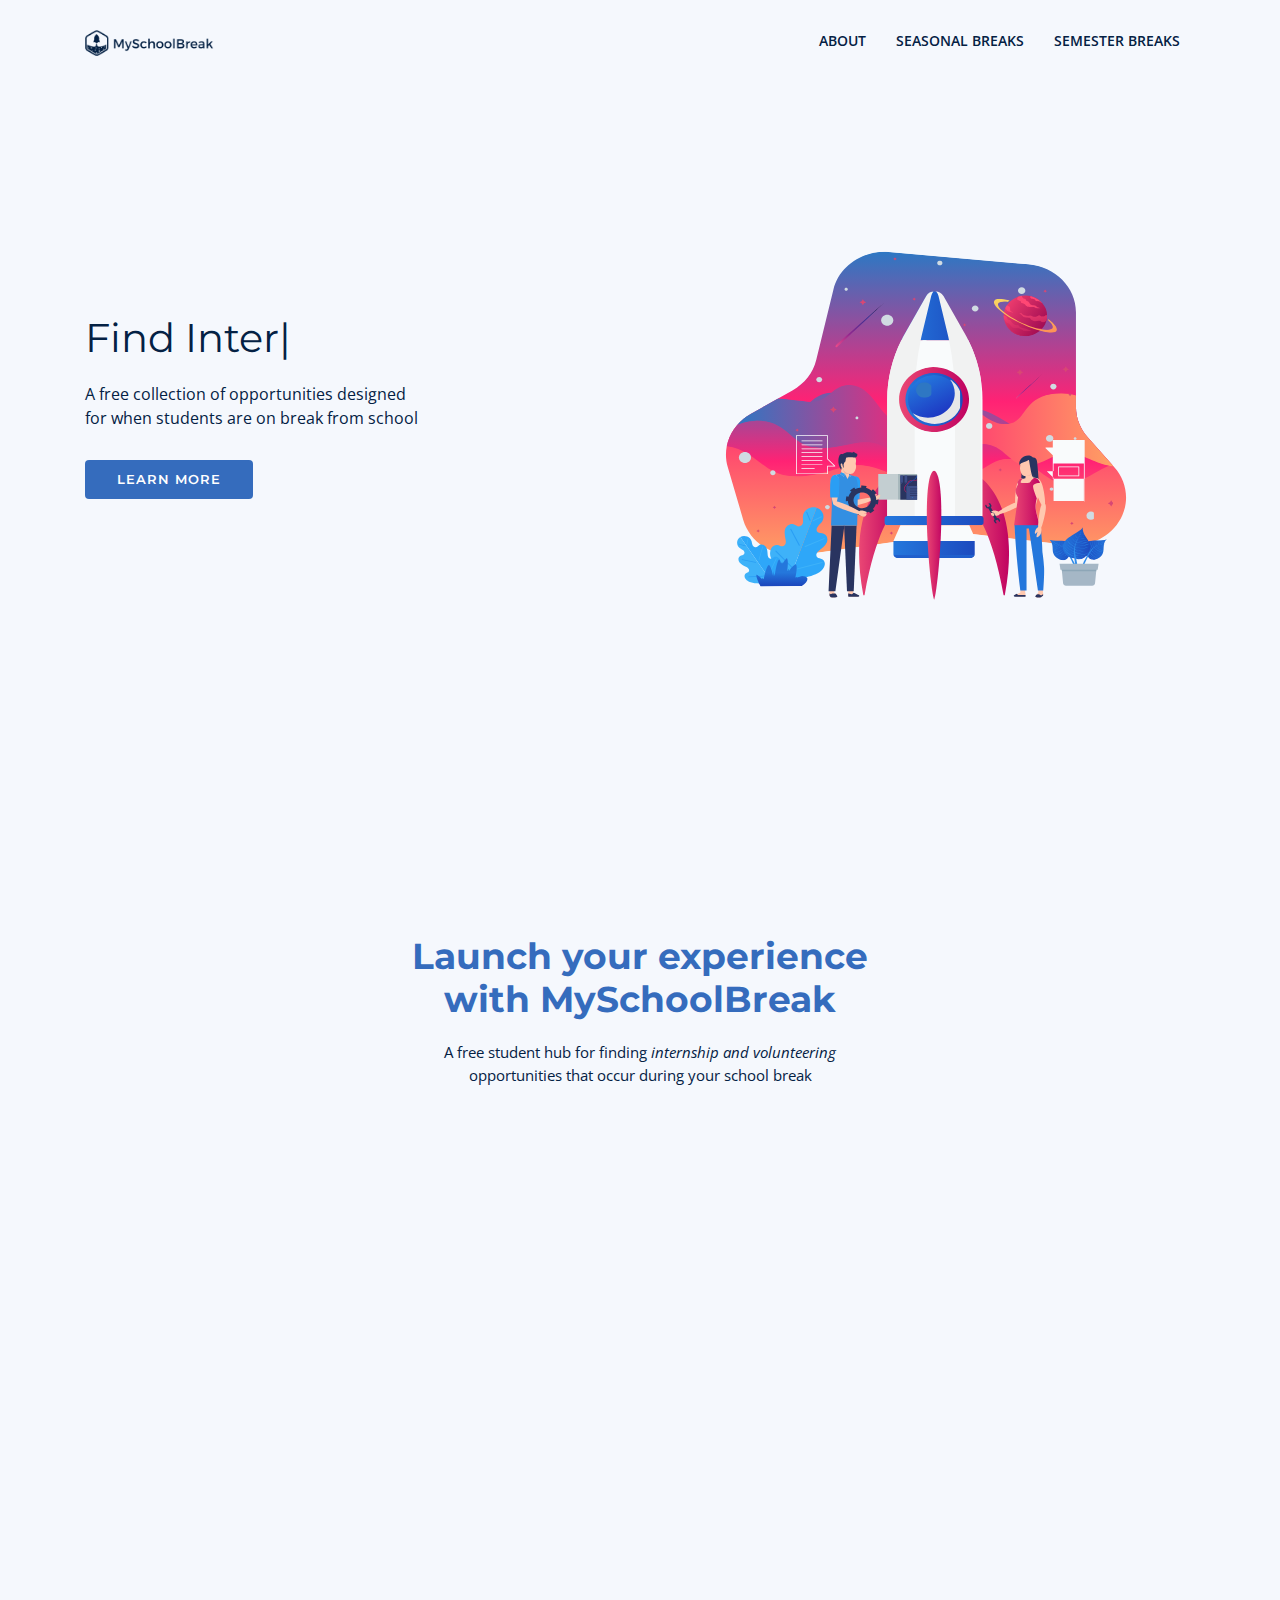
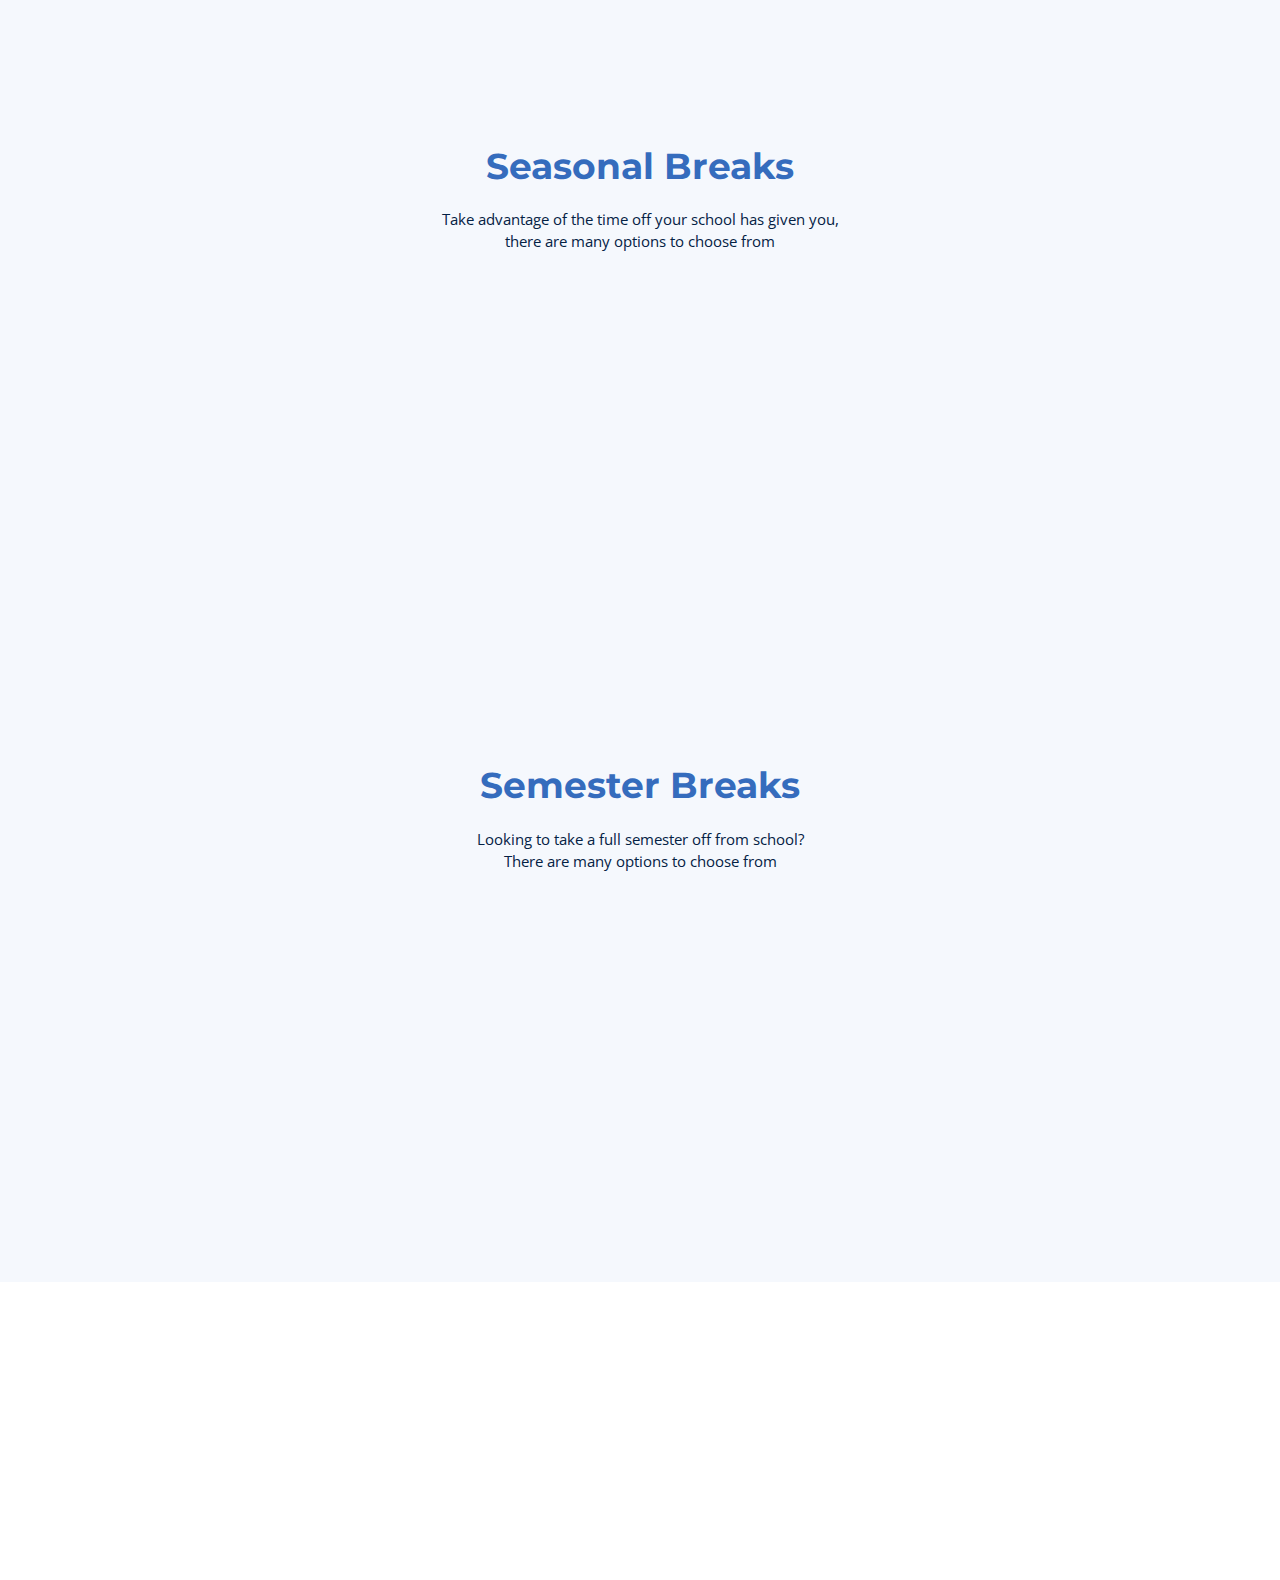
==== index.html @ d90e0828 "Update index.html" ====
<!DOCTYPE html>
<html prefix="og: http://ogp.me/ns#" lang="en">
<head>
  <meta charset="utf-8">
  <title>MySchoolBreak</title>
  <meta content="width=device-width, initial-scale=1.0" name="viewport">
  <meta content="" name="keywords">
  <meta content="" name="description">

 <meta property="og:title" content="MySchoolBreak" />
    <meta property="og:description" content="Internship and Volunteering Oppoertunities for Students" />
    <meta property="og:url" content="https://myschoolbreak.com/" />
    <meta property="og:image" content="https://myschoolbreak.com/img/logo.png" />
    <meta property="og:type" content="website" /> 
  
  <!-- Favicons -->
  <link href="img/favicon1.png" rel="icon">
  <link href="img/apple-touch-icon1.png" rel="apple-touch-icon">

  <!-- Google Fonts -->
  <link href="https://fonts.googleapis.com/css?family=Open+Sans:300,300i,400,400i,500,600,700,700i|Montserrat:300,400,500,600,700" rel="stylesheet">

  <!-- Bootstrap CSS File -->
  <link href="lib/bootstrap/css/bootstrap.min.css" rel="stylesheet">
<link href="lib/bootstrap/css/bootstrap.css" rel="stylesheet">
  <!-- Libraries CSS Files -->
  <link href="lib/font-awesome/css/font-awesome.min.css" rel="stylesheet">
  <link href="lib/animate/animate.min.css" rel="stylesheet">
  <link href="lib/ionicons/css/ionicons.min.css" rel="stylesheet">
  <link href="lib/owlcarousel/assets/owl.carousel.min.css" rel="stylesheet">
  <link href="lib/lightbox/css/lightbox.min.css" rel="stylesheet">

  <link rel="stylesheet" type="text/css" href="slick/slick.css"/>
  <link rel="stylesheet" type="text/css" href="slick/slick-theme.css"/>

  <link rel="stylesheet" href="/path/to/slick.css">
  <link rel="stylesheet" href="/path/to/slick-theme.css">

  <!-- Main Stylesheet File -->
  <link href="css/style.css" rel="stylesheet">

  <!-- =======================================================
    Theme Name: Rapid
    Theme URL: https://bootstrapmade.com/rapid-multipurpose-bootstrap-business-template/
    Author: BootstrapMade.com
    License: https://bootstrapmade.com/license/
  ======================================================= -->
  <style type="text/css">

.image-box {
 position: relative;
 margin: auto;
 overflow: hidden;
 width: 785px;
}
.image-box img {
 max-width: 100%;
 transition: all 0.3s;
 display: block;
 width: 100%;
 height: auto;
 transform: scale(1);
}

.image-box:hover img {
 transform: scale(1.1);
}



   </style>


   <style type="text/css">

   .image-box3 {
   position: relative;
   margin: auto;
   overflow: hidden;
   width: 785px;
   padding-top: 30px;
  padding-bottom: 30px;
   }
   .image-box3 img {
   max-width: 80%;
   transition: all 0.3s;
   display: block;
   width: 100%;
   height: auto;
   transform: scale(1);
   }

   .image-box3:hover img {
   transform: scale(1.1);
   }



    </style>















</head>

<body>
  <!--==========================
  Header
  ============================-->
  <header id="header">



    <div class="container">

      <div class="logo float-left">
        <!-- Uncomment below if you prefer to use an image logo -->
        <a href="#intro" class="scrollto"><img src="img/logo.png" alt="" class="img-fluid"
          style= "margin-top: 10px;"  ></a>
        <!-- <a href="#header" class="scrollto"><img src="img/logo.png" alt="" class="img-fluid"></a> -->
      </div>

      <nav class="main-nav float-right d-none d-lg-block">
        <ul>
          <li><a href="#about">About</a></li>
          <li><a href="#services">Seasonal Breaks</a></li>
          <li><a href="#services1">Semester Breaks</a></li>


            </ul>
          </li>

        </ul>
      </nav><!-- .main-nav -->

    </div>
  </header><!-- #header -->

  <!--==========================
    Intro Section
  ============================-->
  <section id="intro" class="clearfix">
    <div class="container d-flex h-100">
      <div class="row justify-content-center align-self-center">
        <div class="col-md-6 intro-info order-md-first order-last">
          <h1>Find <span class="typed"></span></h1>
          <p>A free collection of opportunities designed <br> for when students are on break from school</p>
          <div>
            <a href="#about" class="btn-get-started scrollto">Learn More</a>
          </div>
        </div>

        <div class="col-md-6 intro-img order-md-last order-first image-box">
          <img src="img/intro-img.svg" alt="" class="img-fluid">
        </div>
      </div>

    </div>
  </section><!-- #intro -->

  <section id="about" class="section-bg">
        <div class="container">

          <header class="section-header">
            <h3>Launch your experience <br> with MySchoolBreak</h3>
            <p>A free student hub for finding <em> internship and volunteering </em>
  <br> opportunities that occur during your school break</p>
          </header>

          <div class="row">

            <div class="col-md-6 col-lg-4 wow bounceInUp" data-wow-duration="1.4s" style="visibility: visible; animation-duration: 1.4s; animation-name: bounceInUp;">

            </div>

            <div class="col-md-6 col-lg-4 wow bounceInUp" data-wow-duration="1.4s" style="visibility: visible; animation-duration: 1.4s; animation-name: bounceInUp;">

            </div>

            <div class="col-md-6 col-lg-4 wow bounceInUp" data-wow-delay="0.1s" data-wow-duration="1.4s" style="visibility: visible; animation-duration: 1.4s; animation-delay: 0.1s; animation-name: bounceInUp;">


            </div>
            <div class="col-md-6 col-lg-4 wow bounceInUp" data-wow-delay="0.1s" data-wow-duration="1.4s" style="visibility: visible; animation-duration: 1.4s; animation-delay: 0.1s; animation-name: bounceInUp;">

            </div>

            <div class="col-md-6 col-lg-4 wow bounceInUp" data-wow-delay="0.2s" data-wow-duration="1.4s" style="visibility: visible; animation-duration: 1.4s; animation-delay: 0.2s; animation-name: bounceInUp;">

            </div>

            <div class="col-md-6 col-lg-4 wow bounceInUp" data-wow-delay="0.2s" data-wow-duration="1.4s" style="visibility: visible; animation-duration: 1.4s; animation-delay: 0.2s; animation-name: bounceInUp;">

            </div>

          </div>

        </div>
      </section>

      <section >
              <div class="container">

                <div class="row feature-item">
                  <div class="col-lg-6 wow fadeInUp smaller image-box3" style="visibility: visible; animation-name: fadeInUp;">
                    <img src="img/features-1.svg" class="img-fluid " alt="">
                  </div>
                  <div class="col-lg-6 wow fadeInUp pt-5 pt-lg-0" style="visibility: visible; animation-name: fadeInUp;">
                    <h4><br>How the platform works</h4>
                    <p>Take advantage of your time off from school with <br> the best student opportunities all in one place.</p>
                    <p>The platform has curated lists of internship and volunteering opportunities that occur during:   </p><ul> <li>Summer Break</li> <li>Winter Break</li> <li>Spring Break</li> <li>Fall Semester</li><li>Spring Semester</li>


      <p></p></ul>
                  </div>
                </div>



                </div>


            </section>


            <section id="services" class="section-bg">
                  <div class="container">
<br> <br> <br>
                    <header class="section-header">
                      <h3>Seasonal Breaks</h3>
                      <p>Take advantage of the time off your school has given you, <br> there are many options to choose from</p>
                    </header>

                    <div class="row">

                      <div class="col-md-6 col-lg-4 wow bounceInUp" data-wow-duration="1.4s" style="visibility: visible; animation-duration: 1.4s; animation-name: bounceInUp;">
                        <div class="box">
                          <div class="icon" style="background: #fceef3;"><i class="ion-ios-analytics-outline" style="color: #ff689b;"></i></div>
                          <h4 class="title"><a>Spring Break</a></h4>
                          <p class="description">Cancun, Phuket, maybe Cali for the sun? How about an alternative option?</p>

<br>
 <a href="spring_break_volunteer.html">    <button type="button" class="btn btn-info">Volunteer</button> </a>


                        </div>
                      </div>

                      <div class="col-md-6 col-lg-4 wow bounceInUp" data-wow-duration="1.4s" style="visibility: visible; animation-duration: 1.4s; animation-name: bounceInUp;">
                        <div class="box">
                          <div class="icon" style="background: #fff0da;"><i class="ion-ios-bookmarks-outline" style="color: #e98e06;"></i></div>
                          <h4 class="title"><a>Summer Break</a></h4>
                          <p class="description">The goldmine of opportunity, good old Summer. Take advantage of it</p>
<a href="summer_break_intern.html">   <br> <button type="button" class="btn btn-dark" style="
    margin-right: 10px;
    border-right-width: 13px;
    margin-left: 10px;
    border-left-width: 13px;
"      >Intern</button></a>


<a href="summer_break_volunteer.html">     <button type="button" class="btn btn-info"

 >Volunteer</button></a>


                        </div>
                      </div>

                      <div class="col-md-6 col-lg-4 wow bounceInUp" data-wow-delay="0.1s" data-wow-duration="1.4s" style="visibility: visible; animation-duration: 1.4s; animation-delay: 0.1s; animation-name: bounceInUp;">
                        <div class="box">
                          <div class="icon" style="background: #e6fdfc;"><i class="ion-ios-paper-outline" style="color: #3fcdc7;"></i></div>
                          <h4 class="title"><a>Winter Break</a></h4>
                          <p class="description">Skiing and Snowboarding are fun. But, did you know there are more options?</p>

<br> <a href="winter_break_volunteer.html"><button type="button" class="btn btn-info">Volunteer</button></a>

                        </div>

                      </div>






                    </div>

                  </div>
                </section>

                <section id="services1" class="section-bg">
          <div class="container">
<br> <br> <br>
            <header class="section-header">
              <h3>Semester Breaks</h3>
              <p>Looking to take a full semester off from school? <br> There are many options to choose from</p>
            </header>

            <div class="row">

              <div class="col-md-6 col-lg-4 wow bounceInUp" data-wow-duration="1.4s" style="visibility: visible; animation-duration: 1.4s; animation-name: bounceInUp;">
                <div class="box">
                  <div class="icon" style="background: #fceef3;"><i class="ion-ios-analytics-outline" style="color: #ff689b;"></i></div>
                  <h4 class="title"><a>Fall Semester</a></h4>
                  <p class="description">Fresh off of a summer adventure, more opportunities are around the corner</p>
                  <a href="fall_semester_intern.html">   <br> <button type="button" class="btn btn-dark" style="
    margin-left: 10px;
    border-left-width: 13px;
    margin-right: 10px;
    border-right-width: 13px;
"    >Intern</button> </a>
                  <a href="fall_semester_volunteer.html"><button type="button" class="btn btn-info"  >Volunteer</button></a>


                </div>
              </div>

              <div class="col-md-6 col-lg-4 wow bounceInUp" data-wow-duration="1.4s" style="visibility: visible; animation-duration: 1.4s; animation-name: bounceInUp;">

              </div>

              <div class="col-md-6 col-lg-4 wow bounceInUp" data-wow-delay="0.1s" data-wow-duration="1.4s" style="visibility: visible; animation-duration: 1.4s; animation-delay: 0.1s; animation-name: bounceInUp;">
                <div class="box">
                  <div class="icon" style="background: #e6fdfc;"><i class="ion-ios-paper-outline" style="color: #3fcdc7;"></i></div>
                  <h4 class="title"><a>Spring Semester</a></h4>
                  <p class="description">Thinking about coming back to school after Winter Break? Think again</p>
                <a href="spring_semester_intern.html">  <br> <button type="button" class="btn btn-dark" style="
    margin-left: 10px;
    border-left-width: 13px;
    margin-right: 10px;
    border-right-width: 13px;
" >Intern</button></a>
                  <a href="spring_semester_volunteer.html"><button type="button" class="btn btn-info"   >Volunteer</button></a>




                </div>

              </div>






            </div>

          </div>
        </section>


        <section id="why-us" class="wow fadeIn" style="visibility: visible; animation-name: fadeIn;">
              <div class="container-fluid">

                <header class="section-header">






                </header>














  <!--==========================
    Footer
  ============================-->
  <footer id="footer" class="section-bg">


    <div class="container">
      <div class="copyright">
        &copy; Copyright <strong>MySchoolBreak</strong>. All Rights Reserved
      </div>
      <div class="credits">
        <!--
          All the links in the footer should remain intact.
          You can delete the links only if you purchased the pro version.
          Licensing information: https://bootstrapmade.com/license/
          Purchase the pro version with working PHP/AJAX contact form: https://bootstrapmade.com/buy/?theme=Rapid
        -->
        Designed by <a><b>Colin Snyder</b></a>
      </div>
    </div>
  </footer><!-- #footer -->

  <a href="#" class="back-to-top"><i class="fa fa-chevron-up"></i></a>
  <!-- Uncomment below i you want to use a preloader -->
  <!-- <div id="preloader"></div> -->

  <!-- JavaScript Libraries -->
  <script src="lib/jquery/jquery.min.js"></script>
  <script src="lib/jquery/jquery-migrate.min.js"></script>
  <script src="lib/bootstrap/js/bootstrap.bundle.min.js"></script>
  <script src="lib/easing/easing.min.js"></script>
  <script src="lib/mobile-nav/mobile-nav.js"></script>
  <script src="lib/wow/wow.min.js"></script>
  <script src="lib/waypoints/waypoints.min.js"></script>
  <script src="lib/counterup/counterup.min.js"></script>
  <script src="lib/owlcarousel/owl.carousel.min.js"></script>
  <script src="lib/isotope/isotope.pkgd.min.js"></script>
  <script src="lib/lightbox/js/lightbox.min.js"></script>
  <script src="lib/typed/typed.js"></script>
  <script src="lib/magnific-popup/magnific-popup.min.js"></script>
  <!-- Contact Form JavaScript File -->
  <script src="contactform/contactform.js"></script>

  <!-- Template Main Javascript File -->

<script src="js/main.js"></script>









</body>
</html>
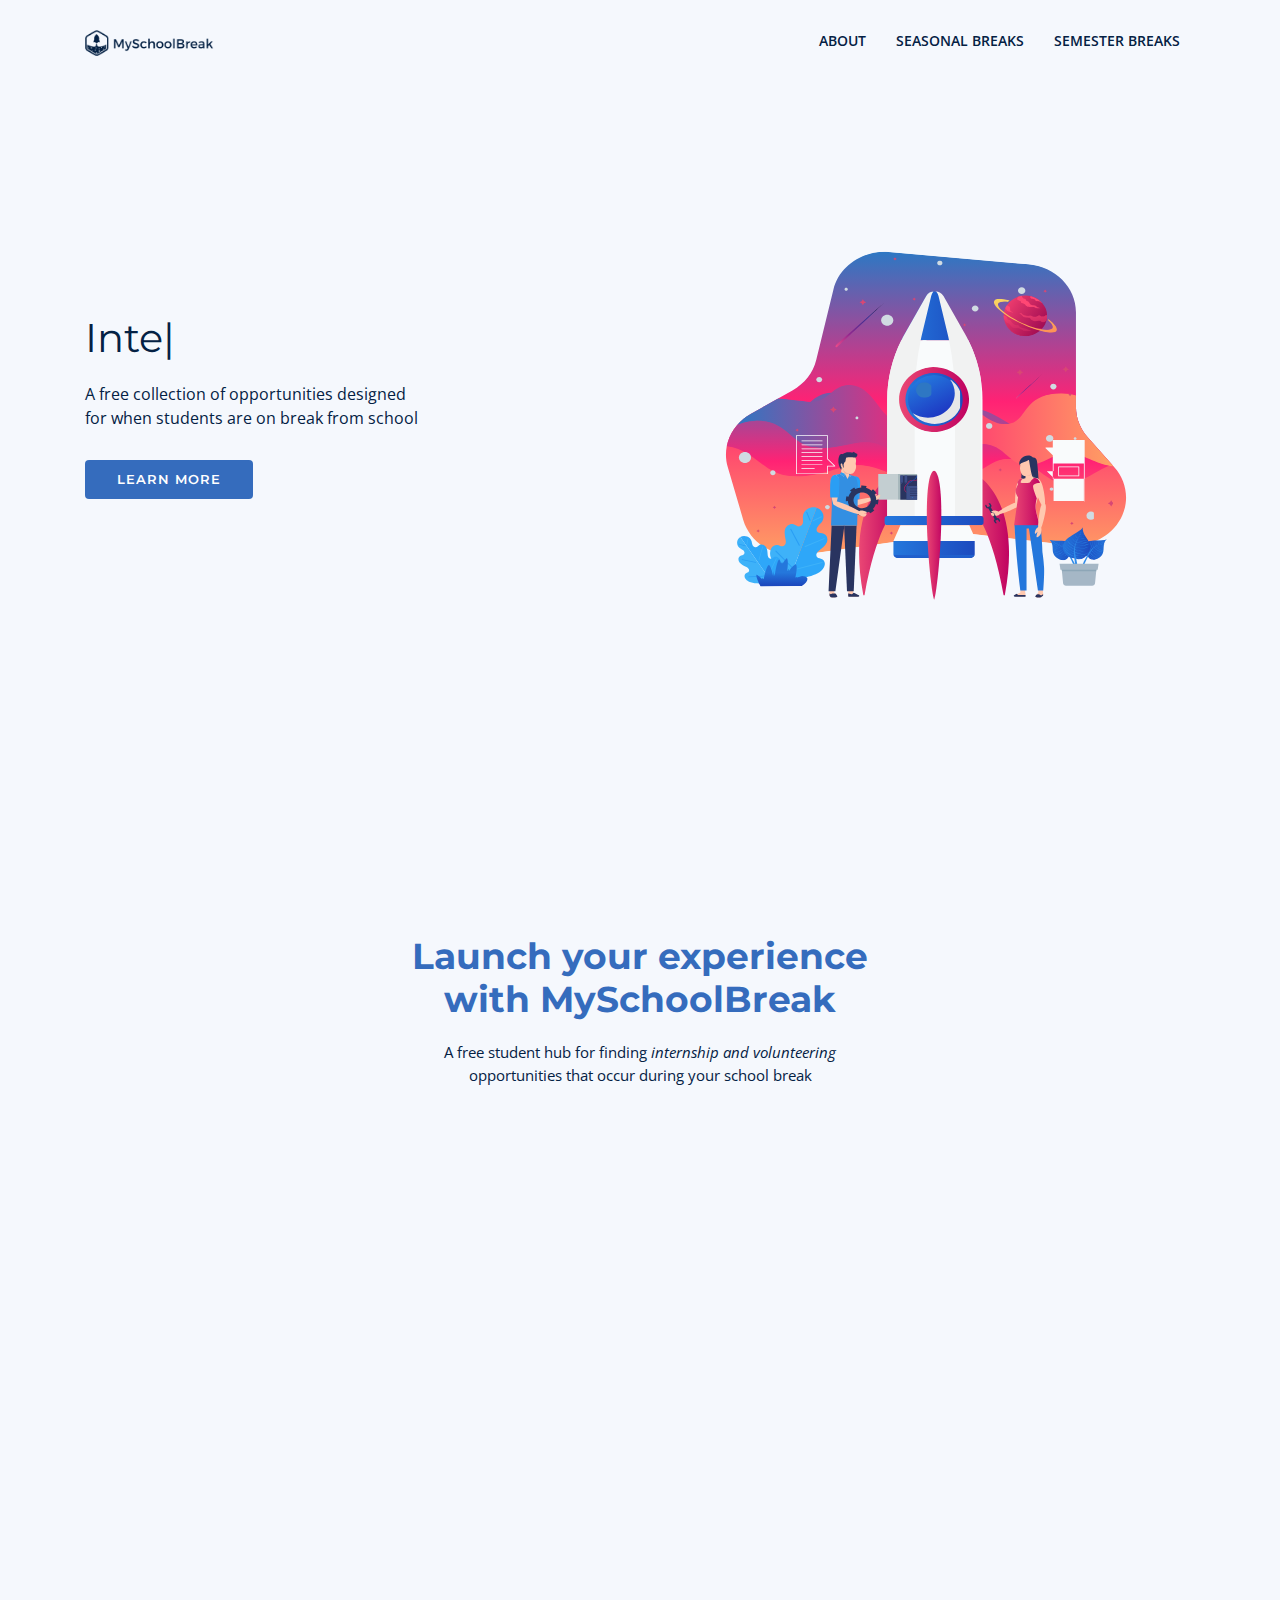
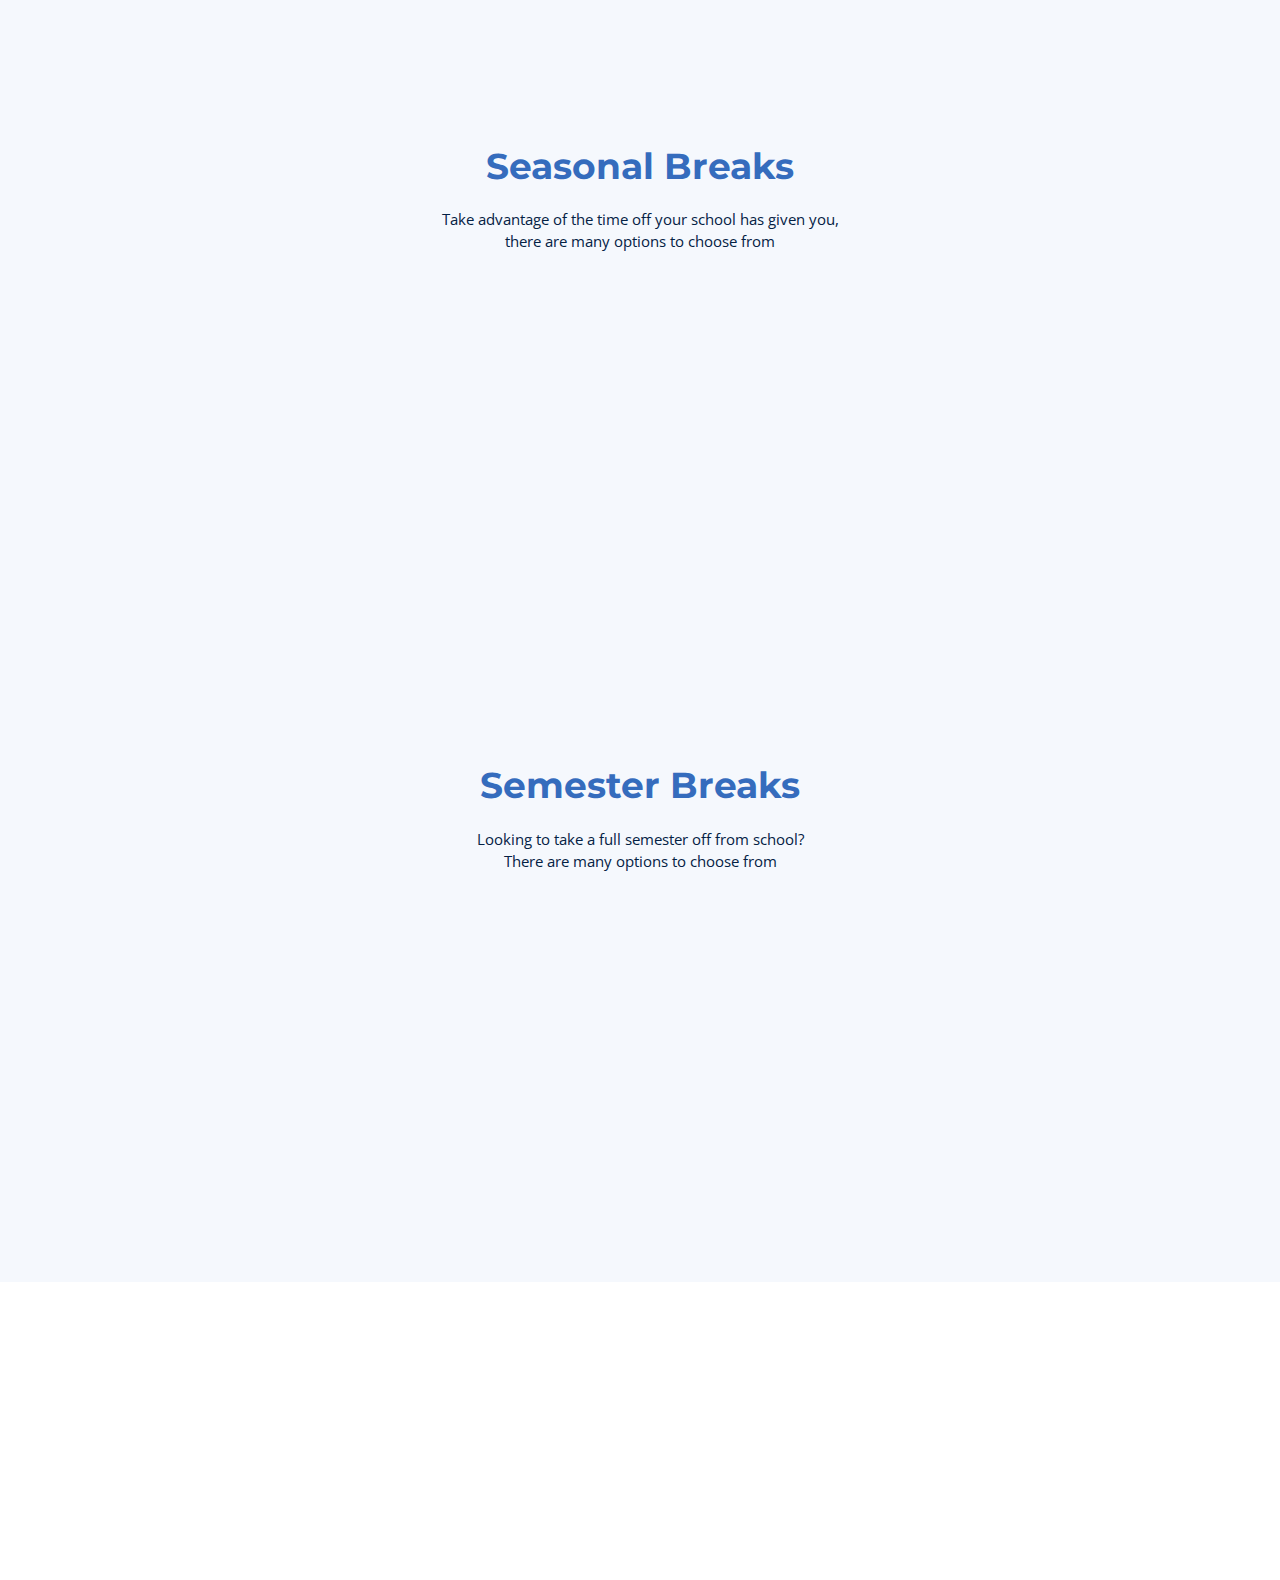
==== commit 84e3ce6e: "Update index.html" ====
--- a/index.html
+++ b/index.html
@@ -1,17 +1,20 @@
 <!DOCTYPE html>
-<html prefix="og: http://ogp.me/ns#" lang="en">
+<html lang="en">
 <head>
-  <meta charset="utf-8">
-  <title>MySchoolBreak</title>
-  <meta content="width=device-width, initial-scale=1.0" name="viewport">
-  <meta content="" name="keywords">
-  <meta content="" name="description">
-
- <meta property="og:title" content="MySchoolBreak" />
-    <meta property="og:description" content="Internship and Volunteering Oppoertunities for Students" />
-    <meta property="og:url" content="https://myschoolbreak.com/" />
-    <meta property="og:image" content="https://myschoolbreak.com/img/logo.png" />
-    <meta property="og:type" content="website" /> 
+
+   <title>MySchoolBreak</title>
+
+   <meta name="viewport" content="width=device-width, initial-scale=1.0">
+   
+ <meta nes property="og:title" content="MySchoolBreak" />
+    <meta nes property="og:description" content="Internship and Volunteering Opportunities for Students" />
+   <meta nes property="og:type" content="website" /> 
+     <meta nes property="og:image" content="https://i.ibb.co/4gKM0Hh/Untitled-design.jpg" " />
+   <meta nes property="og:url" content="https://myschoolbreak.com/" />
+   
+    
+  
+   
   
   <!-- Favicons -->
   <link href="img/favicon1.png" rel="icon">
@@ -154,7 +157,7 @@
     <div class="container d-flex h-100">
       <div class="row justify-content-center align-self-center">
         <div class="col-md-6 intro-info order-md-first order-last">
-          <h1>Find <span class="typed"></span></h1>
+          <h1><span class="typed"></span></h1>
           <p>A free collection of opportunities designed <br> for when students are on break from school</p>
           <div>
             <a href="#about" class="btn-get-started scrollto">Learn More</a>
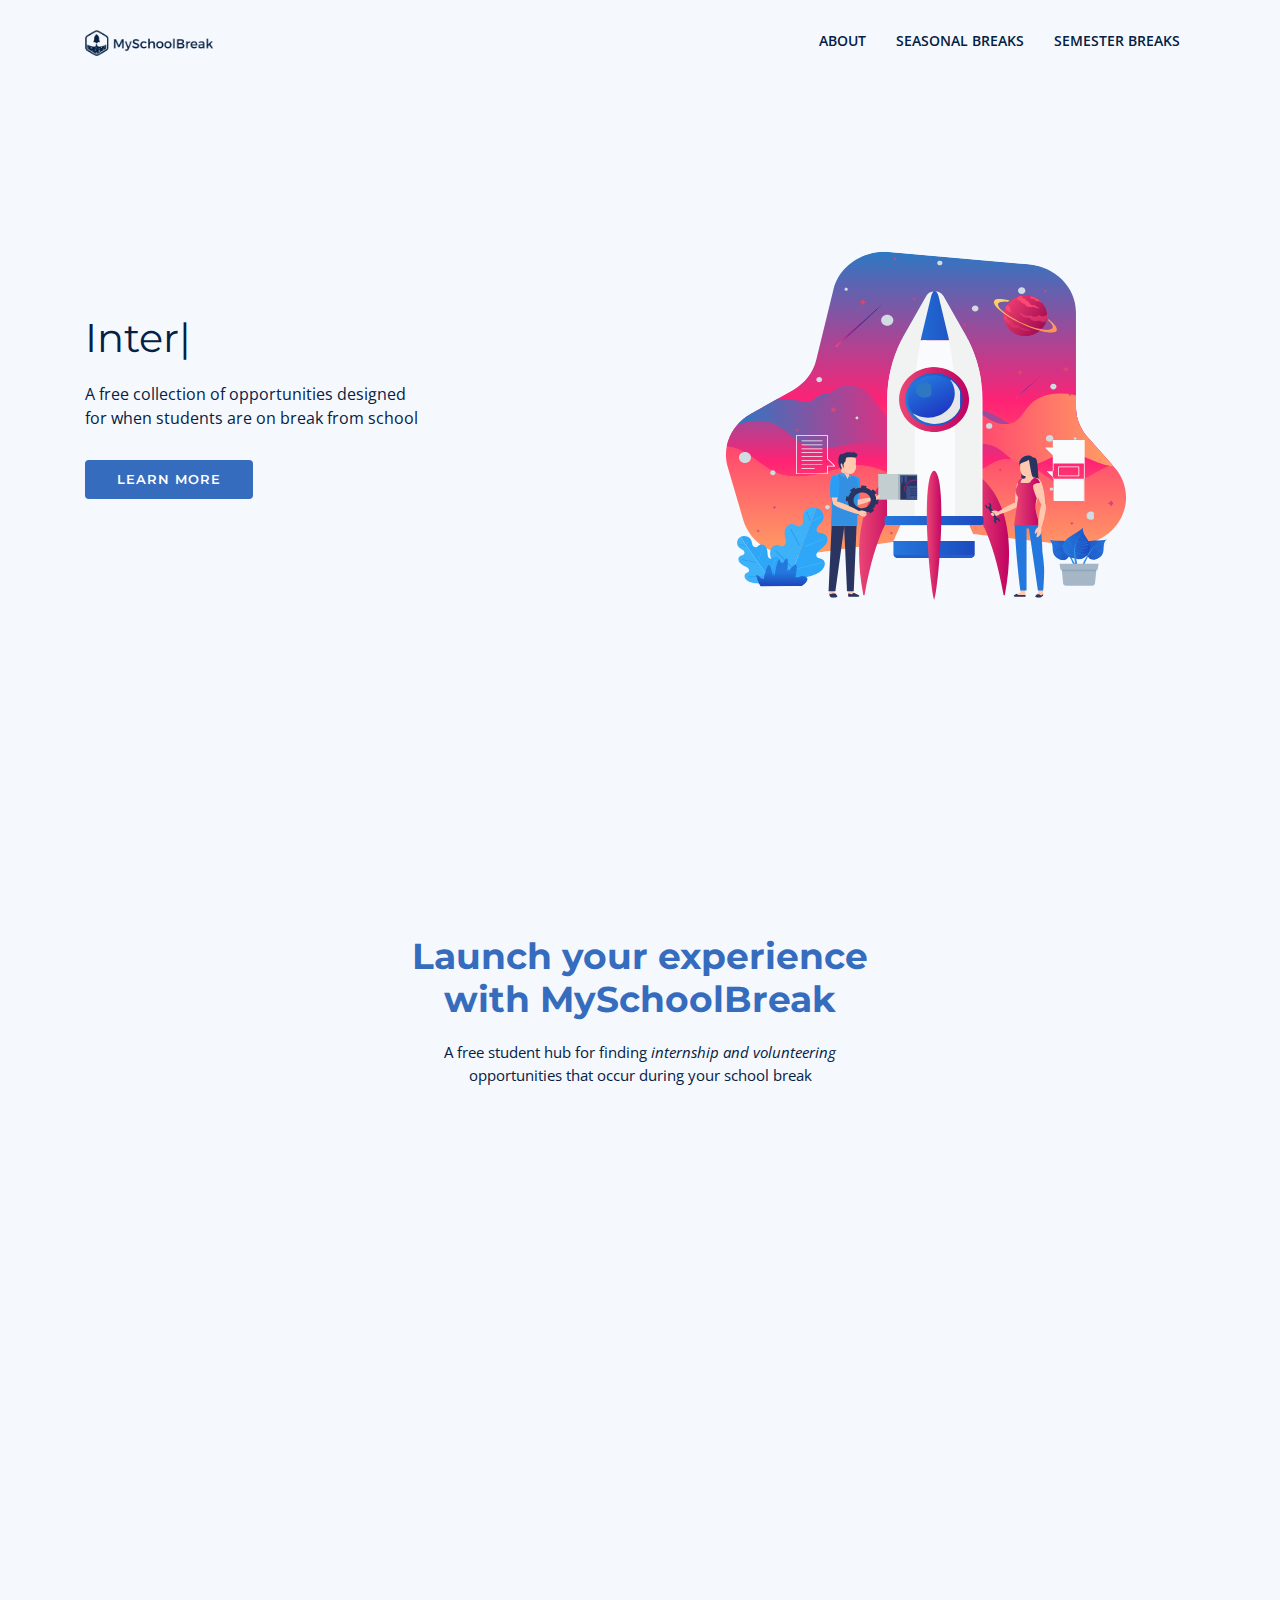
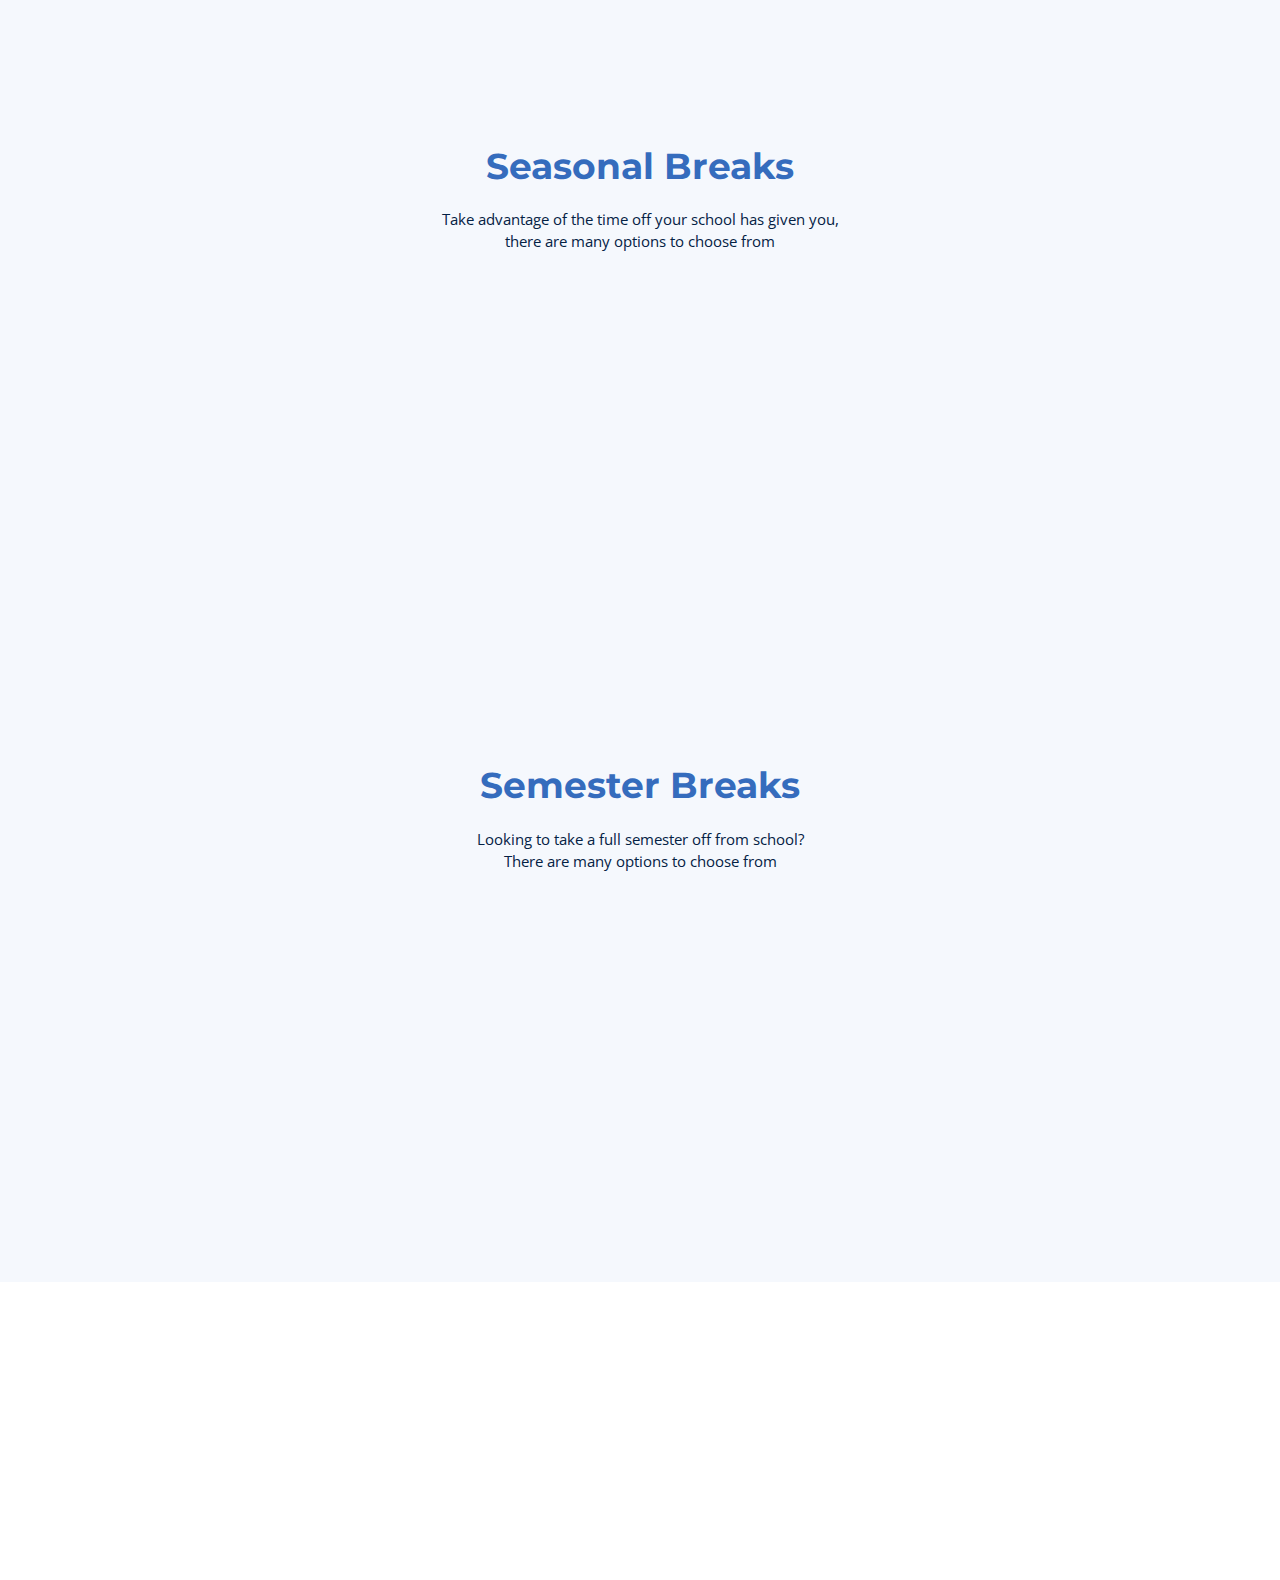
==== commit 085d4ecc: "Update index.html" ====
--- a/index.html
+++ b/index.html
@@ -2,6 +2,25 @@
 <html lang="en">
 <head>
 
+   <!-- Global site tag (gtag.js) - Google Analytics -->
+<script async src="https://www.googletagmanager.com/gtag/js?id=UA-153533708-1"></script>
+<script>
+  window.dataLayer = window.dataLayer || [];
+  function gtag(){dataLayer.push(arguments);}
+  gtag('js', new Date());
+
+  gtag('config', 'UA-153533708-1');
+</script>
+
+   <!-- Google Tag Manager -->
+<script>(function(w,d,s,l,i){w[l]=w[l]||[];w[l].push({'gtm.start':
+new Date().getTime(),event:'gtm.js'});var f=d.getElementsByTagName(s)[0],
+j=d.createElement(s),dl=l!='dataLayer'?'&l='+l:'';j.async=true;j.src=
+'https://www.googletagmanager.com/gtm.js?id='+i+dl;f.parentNode.insertBefore(j,f);
+})(window,document,'script','dataLayer','GTM-PC6TFRV');</script>
+<!-- End Google Tag Manager -->
+   
+   
    <title>MySchoolBreak</title>
 
    <meta name="viewport" content="width=device-width, initial-scale=1.0">
@@ -118,6 +137,18 @@
 </head>
 
 <body>
+                         
+  <!-- Google Tag Manager (noscript) -->
+<noscript><iframe src="https://www.googletagmanager.com/ns.html?id=GTM-PC6TFRV"
+height="0" width="0" style="display:none;visibility:hidden"></iframe></noscript>
+<!-- End Google Tag Manager (noscript) -->                       
+                         
+                         
+                         
+                         
+                         
+                         
+                         
   <!--==========================
   Header
   ============================-->
